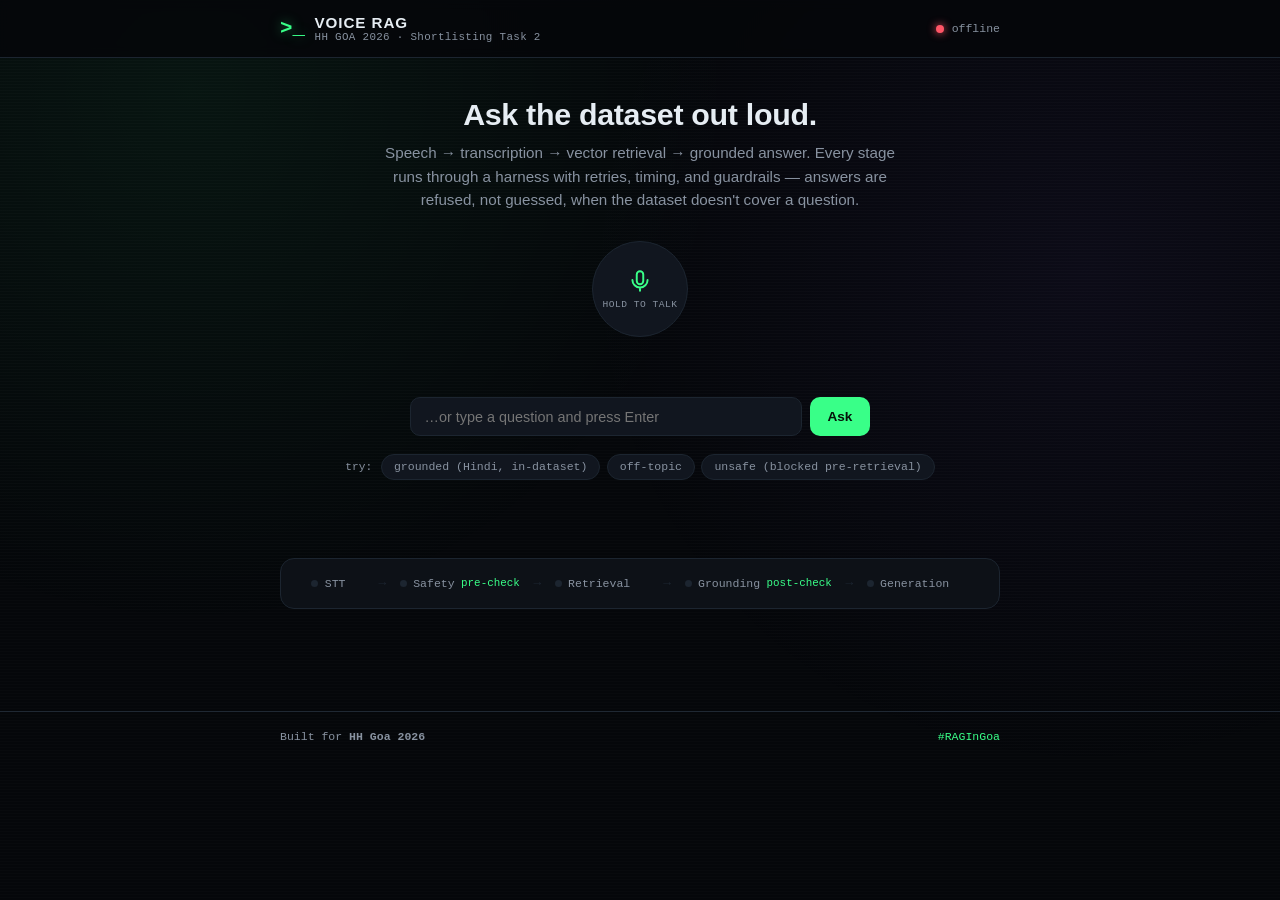
==== frontend/index.html @ 7e4fd0e5 "Voice RAG pipeline for HH Goa 2026 Task 2 - STT via ElevenLabs (Sarvam swappable), FAISS + local mul" ====
<!DOCTYPE html>
<html lang="en">
<head>
<meta charset="UTF-8" />
<meta name="viewport" content="width=device-width, initial-scale=1" />
<title>Voice RAG — HH Goa 2026</title>
<meta name="description" content="A voice-enabled RAG pipeline built for the HH Goa 2026 shortlisting task." />
<link rel="icon" href="data:image/svg+xml,%3Csvg xmlns='http://www.w3.org/2000/svg' viewBox='0 0 100 100'%3E%3Crect width='100' height='100' rx='20' fill='%2305070a'/%3E%3Ctext x='50' y='68' font-size='58' text-anchor='middle' fill='%2339ff88' font-family='monospace'%3E%3E_%3C/text%3E%3C/svg%3E" />
<link rel="stylesheet" href="style.css" />
</head>
<body>
  <div class="scanlines" aria-hidden="true"></div>

  <header class="top">
    <div class="wrap top-inner">
      <div class="brand">
        <span class="brand-mark">&gt;_</span>
        <div class="brand-text">
          <span class="brand-title">VOICE RAG</span>
          <span class="brand-sub">HH GOA 2026 · Shortlisting Task 2</span>
        </div>
      </div>
      <div class="top-right">
        <span id="apiDot" class="api-dot" title="Backend status"></span>
        <span id="apiStatus" class="api-status">checking…</span>
      </div>
    </div>
  </header>

  <main class="wrap">
    <section class="hero">
      <h1>Ask the dataset out loud.</h1>
      <p class="lede">
        Speech → transcription → vector retrieval → grounded answer. Every stage runs through a
        harness with retries, timing, and guardrails — answers are refused, not guessed, when the
        dataset doesn't cover a question.
      </p>

      <div class="input-row">
        <button id="recordBtn" class="mic-btn" aria-pressed="false">
          <span class="mic-ring"></span>
          <svg class="mic-icon" viewBox="0 0 24 24" fill="none" xmlns="http://www.w3.org/2000/svg" aria-hidden="true">
            <path d="M12 15a3 3 0 0 0 3-3V6a3 3 0 0 0-6 0v6a3 3 0 0 0 3 3Z" stroke="currentColor" stroke-width="1.8"/>
            <path d="M19 11a7 7 0 0 1-14 0M12 18v3" stroke="currentColor" stroke-width="1.8" stroke-linecap="round"/>
          </svg>
          <span class="mic-label">Hold to talk</span>
        </button>
        <canvas id="waveform" width="240" height="56" class="waveform" aria-hidden="true"></canvas>
      </div>

      <form id="textForm" class="text-row">
        <input id="textInput" type="text" placeholder="…or type a question and press Enter" autocomplete="off" />
        <button type="submit" class="ask-btn">Ask</button>
      </form>

      <div class="chips">
        <span class="chips-label">try:</span>
        <button type="button" class="chip" data-query="क्या योग से मांसपेशियां बनती हैं?">grounded (Hindi, in-dataset)</button>
        <button type="button" class="chip" data-query="What is the exchange rate of the Mars colonial dollar?">off-topic</button>
        <button type="button" class="chip" data-query="how to hack a password">unsafe (blocked pre-retrieval)</button>
      </div>

      <p id="status" class="status" role="status" aria-live="polite"></p>
    </section>

    <section class="stages" id="stagesPanel" hidden aria-label="Pipeline stages">
      <div class="stage" data-stage="stt">
        <span class="stage-dot"></span><span class="stage-name">STT</span><span class="stage-ms"></span>
      </div>
      <div class="stage-arrow">→</div>
      <div class="stage" data-stage="guardrail-in">
        <span class="stage-dot"></span><span class="stage-name">Safety</span><span class="stage-ms">pre-check</span>
      </div>
      <div class="stage-arrow">→</div>
      <div class="stage" data-stage="retrieval">
        <span class="stage-dot"></span><span class="stage-name">Retrieval</span><span class="stage-ms"></span>
      </div>
      <div class="stage-arrow">→</div>
      <div class="stage" data-stage="guardrail-topic">
        <span class="stage-dot"></span><span class="stage-name">Grounding</span><span class="stage-ms">post-check</span>
      </div>
      <div class="stage-arrow">→</div>
      <div class="stage" data-stage="generation">
        <span class="stage-dot"></span><span class="stage-name">Generation</span><span class="stage-ms"></span>
      </div>
    </section>

    <div class="results" id="results">
      <section class="panel" id="transcriptPanel" hidden>
        <h3>You asked</h3>
        <p id="transcriptText"></p>
      </section>

      <section class="panel answer-panel" id="answerPanel" hidden>
        <h3>Answer</h3>
        <p id="answerText"></p>
        <div id="badge" class="badge"></div>
      </section>

      <section class="panel" id="sourcesPanel" hidden>
        <h3>Retrieved sources</h3>
        <ol id="sourcesList" class="sources-list"></ol>
      </section>

      <section class="panel" id="latencyPanel" hidden>
        <h3>Latency</h3>
        <div id="latencyBar" class="latency-bar"></div>
        <div id="latencyTarget" class="latency-target"></div>
        <ul id="latencyList" class="latency-list"></ul>
      </section>
    </div>
  </main>

  <footer class="foot">
    <div class="wrap foot-inner">
      <span>Built for <strong>HH Goa 2026</strong></span>
      <span class="foot-tag">#RAGInGoa</span>
    </div>
  </footer>

  <script src="app.js"></script>
</body>
</html>
---- frontend/style.css ----
:root {
  --bg: #05070a;
  --bg-panel: #0d1117;
  --bg-elevated: #11161f;
  --border: #1c2530;
  --text: #e6edf3;
  --text-dim: #8892a0;
  --accent: #39ff88;
  --accent-dim: #1e6b45;
  --accent-2: #8b5cf6;
  --warn: #ffb020;
  --err: #ff5566;
  --mono: ui-monospace, "SFMono-Regular", "Cascadia Code", "Fira Code", Consolas, "Courier New", monospace;
  --sans: -apple-system, BlinkMacSystemFont, "Segoe UI", Roboto, Helvetica, Arial, sans-serif;
}

* { box-sizing: border-box; }

body {
  font-family: var(--sans);
  background: var(--bg);
  color: var(--text);
  margin: 0;
  min-height: 100vh;
  position: relative;
}

.scanlines {
  position: fixed;
  inset: 0;
  pointer-events: none;
  z-index: 0;
  background-image:
    radial-gradient(circle at 15% 10%, rgba(57,255,136,0.06), transparent 40%),
    radial-gradient(circle at 85% 30%, rgba(139,92,246,0.06), transparent 40%),
    repeating-linear-gradient(rgba(255,255,255,0.015) 0px, rgba(255,255,255,0.015) 1px, transparent 1px, transparent 3px);
}

.wrap { max-width: 760px; margin: 0 auto; padding: 0 1.25rem; position: relative; z-index: 1; }

/* ---------- header ---------- */
.top {
  border-bottom: 1px solid var(--border);
  background: rgba(5,7,10,0.85);
  backdrop-filter: blur(6px);
  position: sticky;
  top: 0;
  z-index: 10;
}
.top-inner { display: flex; align-items: center; justify-content: space-between; padding: 0.85rem 1.25rem; }
.brand { display: flex; align-items: center; gap: 0.6rem; }
.brand-mark {
  font-family: var(--mono);
  color: var(--accent);
  font-size: 1.3rem;
  font-weight: 700;
  text-shadow: 0 0 12px rgba(57,255,136,0.5);
}
.brand-text { display: flex; flex-direction: column; line-height: 1.15; }
.brand-title { font-weight: 800; letter-spacing: 0.06em; font-size: 0.95rem; }
.brand-sub { font-family: var(--mono); font-size: 0.68rem; color: var(--text-dim); letter-spacing: 0.03em; }

.top-right { display: flex; align-items: center; gap: 0.45rem; font-family: var(--mono); font-size: 0.72rem; color: var(--text-dim); }
.api-dot { width: 8px; height: 8px; border-radius: 50%; background: var(--text-dim); display: inline-block; transition: background 0.2s; }
.api-dot.up { background: var(--accent); box-shadow: 0 0 8px var(--accent); }
.api-dot.down { background: var(--err); box-shadow: 0 0 8px var(--err); }

/* ---------- hero ---------- */
.hero { padding: 2.4rem 0 1.2rem; text-align: center; }
.hero h1 { font-size: 1.9rem; margin: 0 0 0.6rem; letter-spacing: -0.01em; }
.lede { color: var(--text-dim); max-width: 540px; margin: 0 auto 1.8rem; line-height: 1.55; font-size: 0.95rem; }

.input-row { display: flex; flex-direction: column; align-items: center; gap: 0.9rem; }

.mic-btn {
  position: relative;
  width: 96px;
  height: 96px;
  border-radius: 50%;
  border: 1px solid var(--border);
  background: var(--bg-elevated);
  color: var(--accent);
  cursor: pointer;
  display: flex;
  flex-direction: column;
  align-items: center;
  justify-content: center;
  gap: 0.3rem;
  transition: transform 0.1s ease, border-color 0.2s ease, background 0.2s ease;
  -webkit-tap-highlight-color: transparent;
  user-select: none;
  touch-action: none;
}
.mic-btn:hover { border-color: var(--accent-dim); }
.mic-btn:active { transform: scale(0.97); }
.mic-btn .mic-icon { width: 26px; height: 26px; }
.mic-btn .mic-label { font-family: var(--mono); font-size: 0.6rem; color: var(--text-dim); text-transform: uppercase; letter-spacing: 0.05em; }

.mic-ring {
  position: absolute;
  inset: -6px;
  border-radius: 50%;
  border: 2px solid var(--accent);
  opacity: 0;
  transform: scale(0.9);
}

.mic-btn.recording {
  border-color: var(--err);
  background: rgba(255,85,102,0.08);
  color: var(--err);
}
.mic-btn.recording .mic-ring {
  border-color: var(--err);
  opacity: 1;
  animation: pulse-ring 1.1s ease-out infinite;
}
.mic-btn.recording .mic-label { color: var(--err); }

@keyframes pulse-ring {
  0% { transform: scale(0.9); opacity: 0.9; }
  100% { transform: scale(1.35); opacity: 0; }
}

.waveform {
  width: 240px;
  height: 40px;
  opacity: 0;
  transition: opacity 0.2s;
}
.waveform.active { opacity: 1; }

.text-row { display: flex; gap: 0.5rem; width: 100%; max-width: 460px; margin: 0.4rem auto 0; }
#textInput {
  flex: 1;
  background: var(--bg-elevated);
  border: 1px solid var(--border);
  border-radius: 10px;
  padding: 0.65rem 0.85rem;
  color: var(--text);
  font-size: 0.9rem;
  font-family: var(--sans);
}
#textInput:focus { outline: none; border-color: var(--accent-dim); }
.ask-btn {
  background: var(--accent);
  color: #05130a;
  border: none;
  border-radius: 10px;
  padding: 0 1.1rem;
  font-weight: 700;
  font-size: 0.85rem;
  cursor: pointer;
}
.ask-btn:hover { filter: brightness(1.08); }

.chips { display: flex; flex-wrap: wrap; align-items: center; justify-content: center; gap: 0.4rem; margin-top: 1.1rem; }
.chips-label { font-family: var(--mono); font-size: 0.7rem; color: var(--text-dim); margin-right: 0.15rem; }
.chip {
  background: var(--bg-elevated);
  border: 1px solid var(--border);
  color: var(--text-dim);
  border-radius: 999px;
  padding: 0.35rem 0.75rem;
  font-size: 0.72rem;
  font-family: var(--mono);
  cursor: pointer;
  transition: border-color 0.15s, color 0.15s;
}
.chip:hover { border-color: var(--accent-dim); color: var(--text); }

.status { min-height: 1.3rem; margin: 1rem 0 0; color: var(--text-dim); font-family: var(--mono); font-size: 0.82rem; }

/* ---------- pipeline stage tracker ---------- */
.stages {
  display: flex;
  align-items: center;
  justify-content: center;
  gap: 0.35rem;
  flex-wrap: wrap;
  background: var(--bg-panel);
  border: 1px solid var(--border);
  border-radius: 14px;
  padding: 0.8rem 0.9rem;
  margin: 1.4rem 0;
  font-family: var(--mono);
}
.stage { display: flex; align-items: center; gap: 0.4rem; padding: 0.3rem 0.5rem; border-radius: 8px; }
.stage-dot { width: 7px; height: 7px; border-radius: 50%; background: var(--border); flex-shrink: 0; }
.stage.active .stage-dot { background: var(--accent); box-shadow: 0 0 6px var(--accent); }
.stage.skipped .stage-dot { background: var(--warn); }
.stage.failed .stage-dot { background: var(--err); box-shadow: 0 0 6px var(--err); }
.stage-name { font-size: 0.72rem; color: var(--text-dim); }
.stage.active .stage-name { color: var(--text); }
.stage-ms { font-size: 0.68rem; color: var(--accent); min-width: 2ch; }
.stage-arrow { color: var(--border); font-size: 0.8rem; }

/* ---------- results ---------- */
.results { display: flex; flex-direction: column; gap: 1rem; padding-bottom: 3rem; }

.panel {
  background: var(--bg-panel);
  border: 1px solid var(--border);
  border-radius: 14px;
  padding: 1.1rem 1.3rem;
  animation: rise 0.25s ease;
}
@keyframes rise { from { opacity: 0; transform: translateY(6px); } to { opacity: 1; transform: translateY(0); } }

.panel h3 {
  margin: 0 0 0.6rem;
  font-size: 0.72rem;
  text-transform: uppercase;
  color: var(--text-dim);
  letter-spacing: 0.08em;
  font-family: var(--mono);
}
.panel p { margin: 0; line-height: 1.6; }

.answer-panel { border-color: var(--accent-dim); }

.badge {
  margin-top: 0.8rem;
  font-size: 0.72rem;
  font-family: var(--mono);
  padding: 0.3rem 0.7rem;
  border-radius: 6px;
  display: inline-block;
  border: 1px solid transparent;
}
.badge-ok { background: rgba(57,255,136,0.1); color: var(--accent); border-color: var(--accent-dim); }
.badge-warn { background: rgba(255,176,32,0.1); color: var(--warn); border-color: rgba(255,176,32,0.3); }
.badge-err { background: rgba(255,85,102,0.1); color: var(--err); border-color: rgba(255,85,102,0.3); }

.sources-list { list-style: none; padding: 0; margin: 0; counter-reset: src; }
.sources-list li {
  padding: 0.65rem 0;
  border-bottom: 1px solid var(--border);
  font-size: 0.85rem;
  color: var(--text-dim);
  display: flex;
  flex-direction: column;
  gap: 0.25rem;
}
.sources-list li:last-child { border-bottom: none; }
.source-meta { font-family: var(--mono); font-size: 0.68rem; color: var(--accent-2); display: flex; gap: 0.6rem; flex-wrap: wrap; }
.source-text { color: var(--text); }

.latency-bar {
  display: flex;
  height: 22px;
  border-radius: 6px;
  overflow: hidden;
  background: var(--bg-elevated);
  border: 1px solid var(--border);
  margin-bottom: 0.5rem;
}
.latency-seg { height: 100%; transition: width 0.3s ease; }
.latency-seg.stt { background: var(--accent-2); }
.latency-seg.retrieval { background: var(--accent); }
.latency-seg.generation { background: var(--warn); }

.latency-target { font-family: var(--mono); font-size: 0.72rem; margin-bottom: 0.8rem; }
.latency-target .pass { color: var(--accent); }
.latency-target .fail { color: var(--err); }

.latency-list { list-style: none; padding: 0; margin: 0; }
.latency-list li {
  display: flex;
  justify-content: space-between;
  padding: 0.35rem 0;
  border-bottom: 1px solid var(--border);
  font-size: 0.82rem;
  color: var(--text-dim);
  font-family: var(--mono);
}
.latency-list li:last-child { border-bottom: none; color: var(--text); font-weight: 600; }
.latency-list .dot-stt { color: var(--accent-2); }
.latency-list .dot-retrieval { color: var(--accent); }
.latency-list .dot-generation { color: var(--warn); }

/* ---------- footer ---------- */
.foot { border-top: 1px solid var(--border); margin-top: 2rem; }
.foot-inner {
  display: flex;
  justify-content: space-between;
  padding: 1.1rem 1.25rem;
  font-family: var(--mono);
  font-size: 0.72rem;
  color: var(--text-dim);
}
.foot-tag { color: var(--accent); }

@media (max-width: 520px) {
  .hero h1 { font-size: 1.5rem; }
  .stages { justify-content: flex-start; overflow-x: auto; }
}
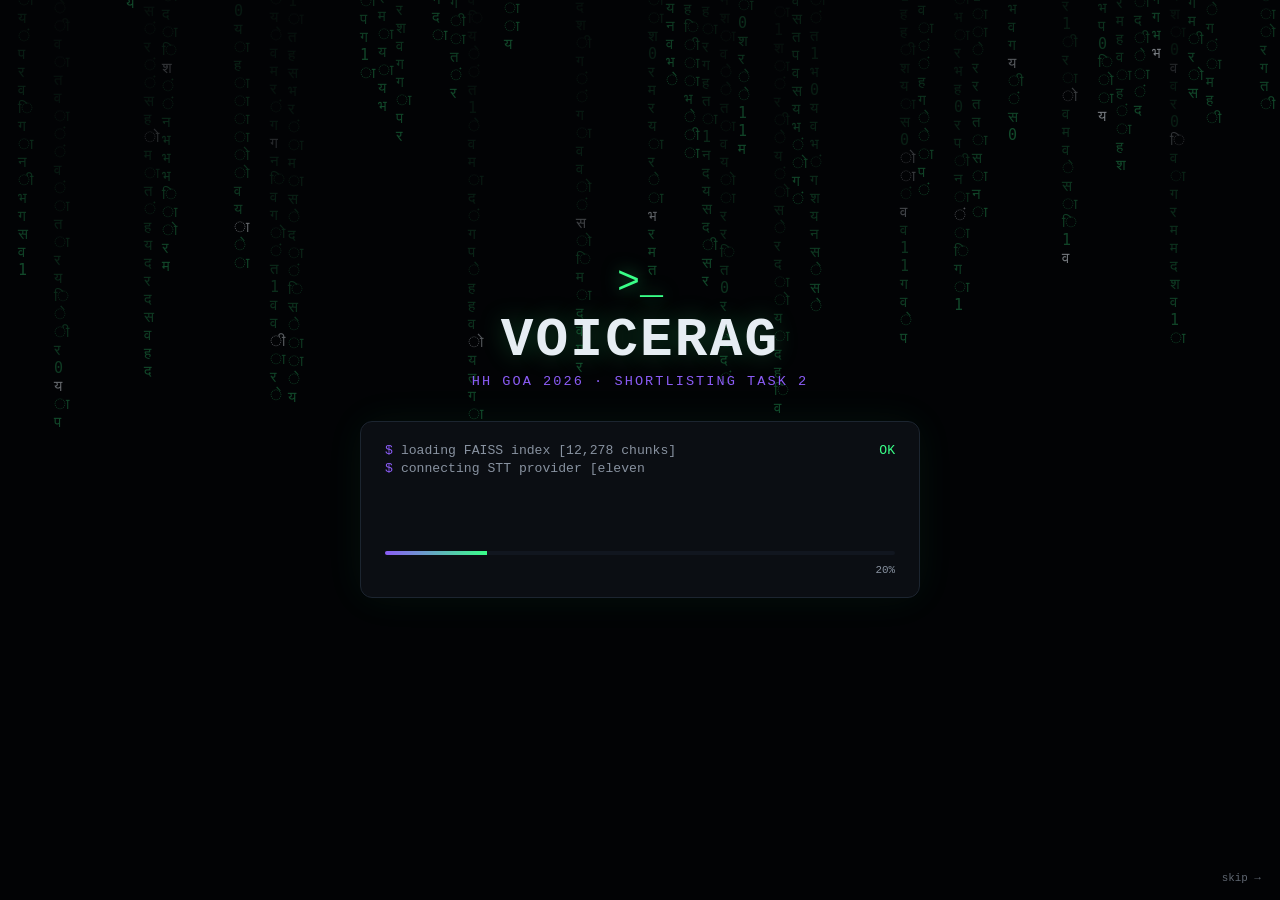
==== commit 04183f60: "Add Groq/Anthropic failover, animated landing page, and latency hardening - Groq (openai/gpt-oss-20b" ====
--- a/frontend/index.html
+++ b/frontend/index.html
@@ -7,117 +7,261 @@
 <meta name="description" content="A voice-enabled RAG pipeline built for the HH Goa 2026 shortlisting task." />
 <link rel="icon" href="data:image/svg+xml,%3Csvg xmlns='http://www.w3.org/2000/svg' viewBox='0 0 100 100'%3E%3Crect width='100' height='100' rx='20' fill='%2305070a'/%3E%3Ctext x='50' y='68' font-size='58' text-anchor='middle' fill='%2339ff88' font-family='monospace'%3E%3E_%3C/text%3E%3C/svg%3E" />
 <link rel="stylesheet" href="style.css" />
+<style>
+  html, body.land-body {
+    height: 100%;
+    overflow: hidden;
+    background: var(--bg);
+  }
+  #rain {
+    position: fixed;
+    inset: 0;
+    z-index: 0;
+    opacity: 0.5;
+  }
+  .land-wrap {
+    position: relative;
+    z-index: 2;
+    min-height: 100vh;
+    display: flex;
+    flex-direction: column;
+    align-items: center;
+    justify-content: center;
+    padding: 1.5rem;
+    cursor: pointer;
+  }
+  .land-logo {
+    font-family: var(--mono);
+    text-align: center;
+    margin-bottom: 2rem;
+    animation: land-in 0.6s ease both;
+  }
+  .land-logo .glyph {
+    font-size: 2.4rem;
+    color: var(--accent);
+    text-shadow: 0 0 18px rgba(57,255,136,0.55);
+  }
+  .land-logo h1 {
+    font-size: clamp(2rem, 7vw, 3.4rem);
+    margin: 0.3rem 0 0.2rem;
+    letter-spacing: 0.04em;
+    color: var(--text);
+    text-shadow: 0 0 24px rgba(57,255,136,0.25);
+  }
+  .land-logo .flicker { animation: land-flicker 4.5s infinite; }
+  .land-tag {
+    font-family: var(--mono);
+    font-size: 0.85rem;
+    color: var(--accent-2);
+    letter-spacing: 0.15em;
+    text-transform: uppercase;
+  }
+
+  .land-term {
+    width: min(560px, 92vw);
+    background: rgba(13,17,23,0.85);
+    border: 1px solid var(--border);
+    border-radius: 12px;
+    padding: 1.3rem 1.5rem;
+    font-family: var(--mono);
+    font-size: 0.82rem;
+    backdrop-filter: blur(4px);
+    box-shadow: 0 0 40px rgba(57,255,136,0.06);
+    animation: land-in 0.6s ease 0.15s both;
+  }
+  .land-line {
+    display: flex;
+    gap: 0.5rem;
+    color: var(--text-dim);
+    min-height: 1.4em;
+    opacity: 0;
+  }
+  .land-line.shown { opacity: 1; }
+  .land-line .ok { color: var(--accent); margin-left: auto; opacity: 0; white-space: nowrap; }
+  .land-line.done .ok { opacity: 1; }
+  .land-prompt { color: var(--accent-2); flex-shrink: 0; }
+
+  .land-bar-track {
+    height: 4px;
+    background: var(--bg-elevated);
+    border-radius: 2px;
+    overflow: hidden;
+    margin: 1rem 0 0.6rem;
+  }
+  .land-bar-fill {
+    height: 100%;
+    width: 0%;
+    background: linear-gradient(90deg, var(--accent-2), var(--accent));
+    transition: width 0.25s linear;
+  }
+  .land-pct {
+    font-family: var(--mono);
+    font-size: 0.68rem;
+    color: var(--text-dim);
+    text-align: right;
+  }
+
+  .land-enter {
+    margin-top: 1.6rem;
+    font-family: var(--mono);
+    font-size: 0.8rem;
+    color: var(--accent);
+    letter-spacing: 0.08em;
+    opacity: 0;
+    text-align: center;
+  }
+  .land-enter.show {
+    opacity: 1;
+    animation: land-pulse 1.6s ease-in-out infinite;
+  }
+  .land-skip {
+    position: fixed;
+    bottom: 1rem;
+    right: 1.2rem;
+    z-index: 3;
+    font-family: var(--mono);
+    font-size: 0.68rem;
+    color: var(--text-dim);
+    opacity: 0.7;
+  }
+  .land-fadeout { animation: land-fadeout 0.4s ease forwards; }
+
+  @keyframes land-in { from { opacity: 0; transform: translateY(10px); } to { opacity: 1; transform: translateY(0); } }
+  @keyframes land-pulse { 0%,100% { opacity: 0.5; } 50% { opacity: 1; } }
+  @keyframes land-fadeout { to { opacity: 0; } }
+  @keyframes land-flicker {
+    0%, 92%, 100% { opacity: 1; }
+    93% { opacity: 0.4; }
+    94% { opacity: 1; }
+    95% { opacity: 0.3; }
+    96% { opacity: 1; }
+  }
+
+  @media (prefers-reduced-motion: reduce) {
+    .land-logo, .land-term { animation: none; opacity: 1; }
+    .land-line { transition: none; }
+  }
+</style>
 </head>
-<body>
-  <div class="scanlines" aria-hidden="true"></div>
-
-  <header class="top">
-    <div class="wrap top-inner">
-      <div class="brand">
-        <span class="brand-mark">&gt;_</span>
-        <div class="brand-text">
-          <span class="brand-title">VOICE RAG</span>
-          <span class="brand-sub">HH GOA 2026 · Shortlisting Task 2</span>
-        </div>
-      </div>
-      <div class="top-right">
-        <span id="apiDot" class="api-dot" title="Backend status"></span>
-        <span id="apiStatus" class="api-status">checking…</span>
-      </div>
+<body class="land-body">
+  <canvas id="rain" aria-hidden="true"></canvas>
+
+  <div class="land-wrap" id="landWrap">
+    <div class="land-logo">
+      <div class="glyph">&gt;_</div>
+      <h1>VOICE<span class="flicker">RAG</span></h1>
+      <div class="land-tag">HH Goa 2026 · Shortlisting Task 2</div>
     </div>
-  </header>
-
-  <main class="wrap">
-    <section class="hero">
-      <h1>Ask the dataset out loud.</h1>
-      <p class="lede">
-        Speech → transcription → vector retrieval → grounded answer. Every stage runs through a
-        harness with retries, timing, and guardrails — answers are refused, not guessed, when the
-        dataset doesn't cover a question.
-      </p>
-
-      <div class="input-row">
-        <button id="recordBtn" class="mic-btn" aria-pressed="false">
-          <span class="mic-ring"></span>
-          <svg class="mic-icon" viewBox="0 0 24 24" fill="none" xmlns="http://www.w3.org/2000/svg" aria-hidden="true">
-            <path d="M12 15a3 3 0 0 0 3-3V6a3 3 0 0 0-6 0v6a3 3 0 0 0 3 3Z" stroke="currentColor" stroke-width="1.8"/>
-            <path d="M19 11a7 7 0 0 1-14 0M12 18v3" stroke="currentColor" stroke-width="1.8" stroke-linecap="round"/>
-          </svg>
-          <span class="mic-label">Hold to talk</span>
-        </button>
-        <canvas id="waveform" width="240" height="56" class="waveform" aria-hidden="true"></canvas>
-      </div>
-
-      <form id="textForm" class="text-row">
-        <input id="textInput" type="text" placeholder="…or type a question and press Enter" autocomplete="off" />
-        <button type="submit" class="ask-btn">Ask</button>
-      </form>
-
-      <div class="chips">
-        <span class="chips-label">try:</span>
-        <button type="button" class="chip" data-query="क्या योग से मांसपेशियां बनती हैं?">grounded (Hindi, in-dataset)</button>
-        <button type="button" class="chip" data-query="What is the exchange rate of the Mars colonial dollar?">off-topic</button>
-        <button type="button" class="chip" data-query="how to hack a password">unsafe (blocked pre-retrieval)</button>
-      </div>
-
-      <p id="status" class="status" role="status" aria-live="polite"></p>
-    </section>
-
-    <section class="stages" id="stagesPanel" hidden aria-label="Pipeline stages">
-      <div class="stage" data-stage="stt">
-        <span class="stage-dot"></span><span class="stage-name">STT</span><span class="stage-ms"></span>
-      </div>
-      <div class="stage-arrow">→</div>
-      <div class="stage" data-stage="guardrail-in">
-        <span class="stage-dot"></span><span class="stage-name">Safety</span><span class="stage-ms">pre-check</span>
-      </div>
-      <div class="stage-arrow">→</div>
-      <div class="stage" data-stage="retrieval">
-        <span class="stage-dot"></span><span class="stage-name">Retrieval</span><span class="stage-ms"></span>
-      </div>
-      <div class="stage-arrow">→</div>
-      <div class="stage" data-stage="guardrail-topic">
-        <span class="stage-dot"></span><span class="stage-name">Grounding</span><span class="stage-ms">post-check</span>
-      </div>
-      <div class="stage-arrow">→</div>
-      <div class="stage" data-stage="generation">
-        <span class="stage-dot"></span><span class="stage-name">Generation</span><span class="stage-ms"></span>
-      </div>
-    </section>
-
-    <div class="results" id="results">
-      <section class="panel" id="transcriptPanel" hidden>
-        <h3>You asked</h3>
-        <p id="transcriptText"></p>
-      </section>
-
-      <section class="panel answer-panel" id="answerPanel" hidden>
-        <h3>Answer</h3>
-        <p id="answerText"></p>
-        <div id="badge" class="badge"></div>
-      </section>
-
-      <section class="panel" id="sourcesPanel" hidden>
-        <h3>Retrieved sources</h3>
-        <ol id="sourcesList" class="sources-list"></ol>
-      </section>
-
-      <section class="panel" id="latencyPanel" hidden>
-        <h3>Latency</h3>
-        <div id="latencyBar" class="latency-bar"></div>
-        <div id="latencyTarget" class="latency-target"></div>
-        <ul id="latencyList" class="latency-list"></ul>
-      </section>
+
+    <div class="land-term" role="status" aria-live="polite">
+      <div class="land-line" data-line><span class="land-prompt">$</span><span class="txt"></span><span class="ok">OK</span></div>
+      <div class="land-line" data-line><span class="land-prompt">$</span><span class="txt"></span><span class="ok">OK</span></div>
+      <div class="land-line" data-line><span class="land-prompt">$</span><span class="txt"></span><span class="ok">OK</span></div>
+      <div class="land-line" data-line><span class="land-prompt">$</span><span class="txt"></span><span class="ok">OK</span></div>
+      <div class="land-line" data-line><span class="land-prompt">$</span><span class="txt"></span><span class="ok">READY</span></div>
+      <div class="land-bar-track"><div class="land-bar-fill" id="landBarFill"></div></div>
+      <div class="land-pct" id="landPct">0%</div>
     </div>
-  </main>
-
-  <footer class="foot">
-    <div class="wrap foot-inner">
-      <span>Built for <strong>HH Goa 2026</strong></span>
-      <span class="foot-tag">#RAGInGoa</span>
-    </div>
-  </footer>
-
-  <script src="app.js"></script>
+
+    <div class="land-enter" id="landEnter">[ press any key / click / tap to enter ]</div>
+  </div>
+
+  <div class="land-skip" id="landSkip">skip →</div>
+
+  <script>
+    const BOOT_LINES = [
+      "loading FAISS index [12,278 chunks]",
+      "connecting STT provider [elevenlabs]",
+      "guardrails: safety / offtopic / grounding",
+      "harness: retries + structured I/O",
+      "retrieval budget: <200ms",
+    ];
+
+    const canvas = document.getElementById("rain");
+    const ctx = canvas.getContext("2d");
+    let cols, drops;
+    const GLYPHS = "01देवनागरीहवायोगभारतमांसपेशियां".split("");
+
+    function resize() {
+      canvas.width = window.innerWidth;
+      canvas.height = window.innerHeight;
+      cols = Math.floor(canvas.width / 18);
+      drops = new Array(cols).fill(0).map(() => Math.random() * -50);
+    }
+    resize();
+    window.addEventListener("resize", resize);
+
+    function drawRain() {
+      ctx.fillStyle = "rgba(5,7,10,0.08)";
+      ctx.fillRect(0, 0, canvas.width, canvas.height);
+      ctx.font = "15px monospace";
+      for (let i = 0; i < cols; i++) {
+        const g = GLYPHS[Math.floor(Math.random() * GLYPHS.length)];
+        const x = i * 18;
+        const y = drops[i] * 18;
+        ctx.fillStyle = Math.random() > 0.96 ? "#e6edf3" : "rgba(57,255,136,0.55)";
+        ctx.fillText(g, x, y);
+        if (y > canvas.height && Math.random() > 0.975) drops[i] = 0;
+        drops[i]++;
+      }
+    }
+    let rainTimer = setInterval(drawRain, 55);
+
+    const prefersReduced = window.matchMedia("(prefers-reduced-motion: reduce)").matches;
+    const lines = document.querySelectorAll(".land-line");
+    const fill = document.getElementById("landBarFill");
+    const pct = document.getElementById("landPct");
+    const enterEl = document.getElementById("landEnter");
+    let redirected = false;
+
+    function goToApp() {
+      if (redirected) return;
+      redirected = true;
+      clearInterval(rainTimer);
+      document.getElementById("landWrap").classList.add("land-fadeout");
+      setTimeout(() => { window.location.href = "app.html"; }, 380);
+    }
+
+    function typeLine(el, text, cb) {
+      const txtEl = el.querySelector(".txt");
+      el.classList.add("shown");
+      if (prefersReduced) { txtEl.textContent = text; el.classList.add("done"); cb(); return; }
+      let i = 0;
+      const speed = 14;
+      const tick = () => {
+        txtEl.textContent = text.slice(0, i);
+        i++;
+        if (i <= text.length) {
+          setTimeout(tick, speed);
+        } else {
+          el.classList.add("done");
+          cb();
+        }
+      };
+      tick();
+    }
+
+    function runBoot(index) {
+      if (index >= lines.length) {
+        pct.textContent = "100%";
+        fill.style.width = "100%";
+        enterEl.classList.add("show");
+        setTimeout(goToApp, 1400);
+        return;
+      }
+      typeLine(lines[index], BOOT_LINES[index], () => {
+        const p = Math.round(((index + 1) / lines.length) * 100);
+        fill.style.width = p + "%";
+        pct.textContent = p + "%";
+        setTimeout(() => runBoot(index + 1), 90);
+      });
+    }
+    runBoot(0);
+
+    window.addEventListener("keydown", goToApp);
+    window.addEventListener("click", goToApp);
+    window.addEventListener("touchstart", goToApp, { passive: true });
+    document.getElementById("landSkip").addEventListener("click", (e) => { e.stopPropagation(); goToApp(); });
+  </script>
 </body>
 </html>
--- a/frontend/style.css
+++ b/frontend/style.css
@@ -260,11 +260,12 @@
 .latency-seg.retrieval { background: var(--accent); }
 .latency-seg.generation { background: var(--warn); }
 
-.latency-target { font-family: var(--mono); font-size: 0.72rem; margin-bottom: 0.8rem; }
+.latency-target { font-family: var(--mono); font-size: 0.72rem; margin-bottom: 0.8rem; line-height: 1.7; }
 .latency-target .pass { color: var(--accent); }
 .latency-target .fail { color: var(--err); }
 
 .latency-list { list-style: none; padding: 0; margin: 0; }
+.latency-list .dot-generation_ttft { color: var(--accent); padding-left: 1rem; font-size: 0.9em; }
 .latency-list li {
   display: flex;
   justify-content: space-between;
